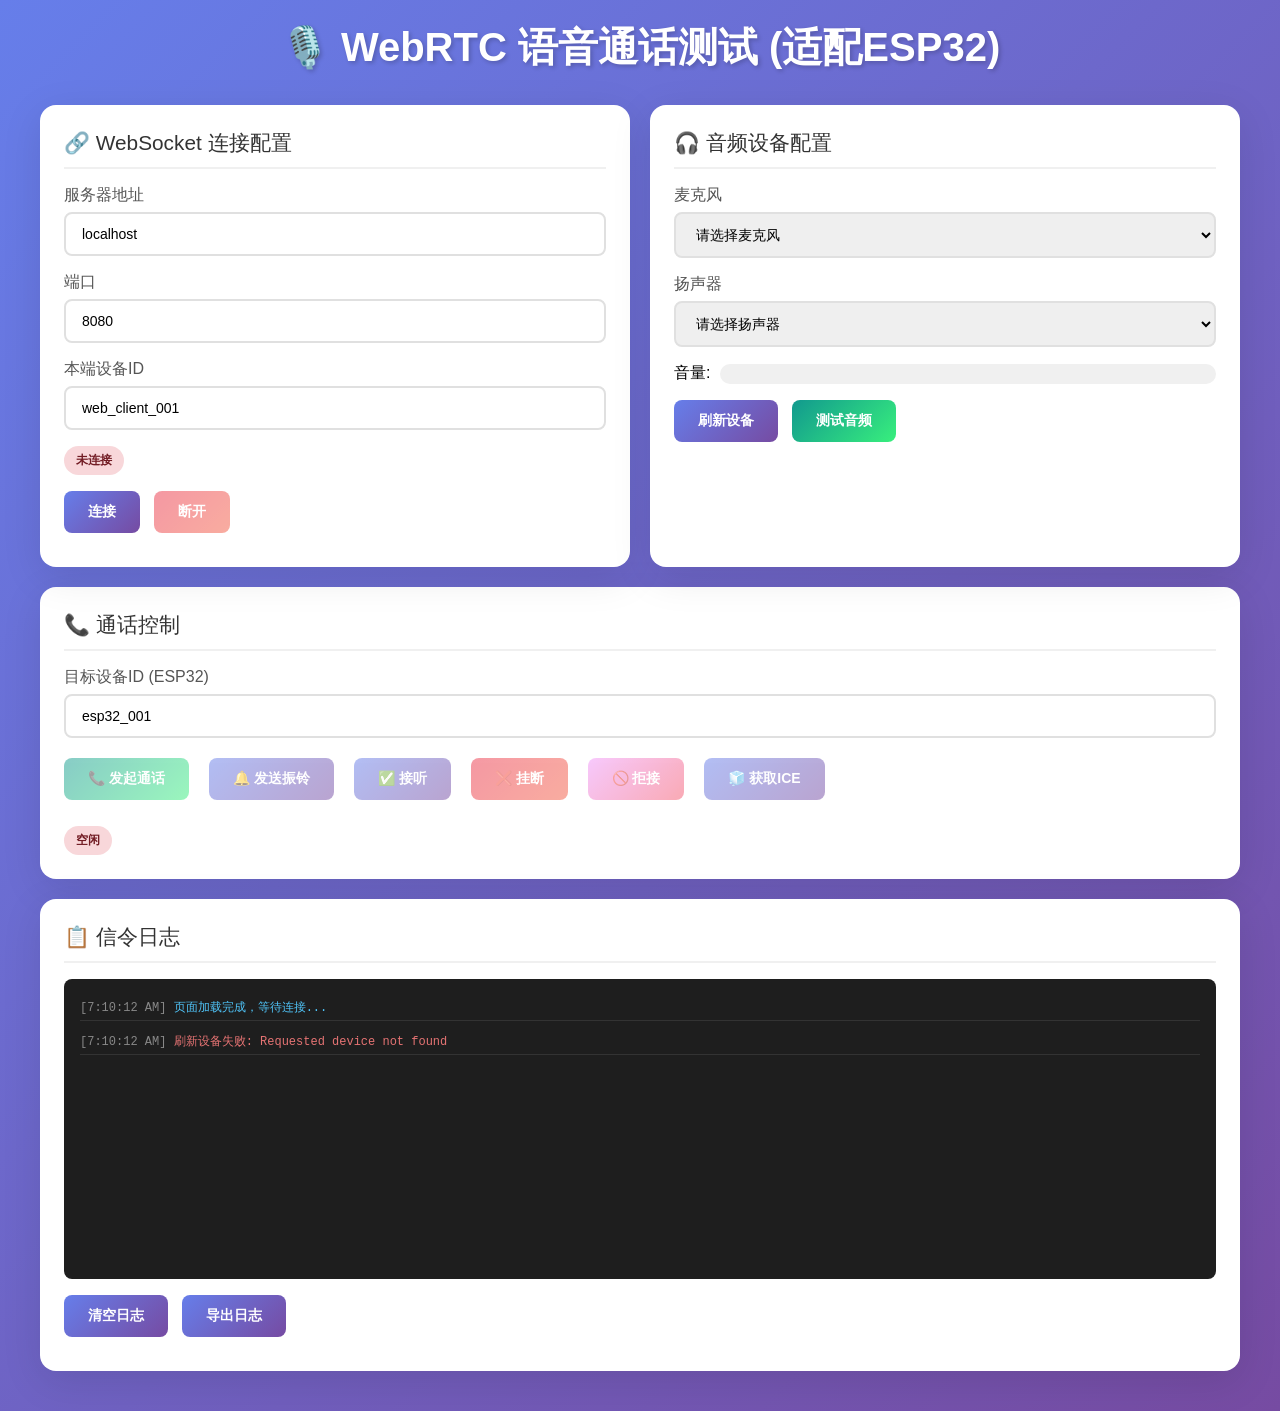
==== audio_server/target/classes/static/index2.html @ 7738d1a6 "4G信令+4Gwebrtc demo" ====
<!DOCTYPE html>
<html lang="zh-CN">
<head>
  <meta charset="UTF-8">
  <meta name="viewport" content="width=device-width, initial-scale=1.0">
  <title>WebRTC 语音通话测试 (适配ESP32)</title>
  <link rel="stylesheet" href="./index.css">
</head>
<body>
<div class="container">
  <h1>🎙️ WebRTC 语音通话测试 (适配ESP32)</h1>

  <div class="grid">
    <!-- WebSocket 连接配置 -->
    <div class="card">
      <div class="card-title">🔗 WebSocket 连接配置</div>
      <div class="form-group">
        <label>服务器地址</label>
        <input type="text" id="wsHost" value="localhost" placeholder="服务器地址">
      </div>
      <div class="form-group">
        <label>端口</label>
        <input type="number" id="wsPort" value="8080" placeholder="端口号">
      </div>
      <div class="form-group">
        <label>本端设备ID</label>
        <input type="text" id="localDeviceId" value="web_client_001" placeholder="设备唯一标识">
      </div>
      <div>
        <span id="connectionStatus" class="status status-disconnected">未连接</span>
      </div>
      <div style="margin-top: 16px;">
        <button class="btn btn-primary" id="btnConnect" onclick="connectWebSocket()">连接</button>
        <button class="btn btn-danger" id="btnDisconnect" onclick="disconnectWebSocket()" disabled>断开</button>
      </div>
    </div>

    <!-- 音频设备配置 -->
    <div class="card">
      <div class="card-title">🎧 音频设备配置</div>
      <div class="form-group">
        <label>麦克风</label>
        <select id="audioInputSelect">
          <option value="">请选择麦克风</option>
        </select>
      </div>
      <div class="form-group">
        <label>扬声器</label>
        <select id="audioOutputSelect">
          <option value="">请选择扬声器</option>
        </select>
      </div>
      <div class="audio-controls">
        <span>音量:</span>
        <div class="audio-meter">
          <div class="audio-meter-fill" id="audioMeterFill"></div>
        </div>
      </div>
      <div style="margin-top: 16px;">
        <button class="btn btn-primary" onclick="refreshDevices()">刷新设备</button>
        <button class="btn btn-success" onclick="testAudio()">测试音频</button>
      </div>
    </div>
  </div>

  <!-- 通话控制 -->
  <div class="card">
    <div class="card-title">📞 通话控制</div>
    <div class="form-group">
      <label>目标设备ID (ESP32)</label>
      <input type="text" id="targetDeviceId" value="esp32_001" placeholder="目标设备ID">
    </div>
    <div class="call-controls">
      <button class="btn btn-success" id="btnCall" onclick="startCall()" disabled>📞 发起通话</button>
      <button class="btn btn-primary" id="btnRing" onclick="sendRing()" disabled>🔔 发送振铃</button>
      <button class="btn btn-primary" id="btnAnswer" onclick="answerRing()" disabled>✅ 接听</button>
      <button class="btn btn-danger" id="btnHangup" onclick="hangupCall()" disabled>❌ 挂断</button>
      <button class="btn btn-warning" id="btnReject" onclick="rejectRing()" disabled>🚫 拒接</button>
      <button class="btn btn-primary" id="btnRequestIce" onclick="requestIceServers()" disabled>🧊 获取ICE</button>
    </div>
    <div style="margin-top: 16px;">
      <span id="callStatus" class="status status-disconnected">空闲</span>
    </div>
  </div>

  <!-- 信令日志 -->
  <div class="card">
    <div class="card-title">📋 信令日志</div>
    <div class="log-container" id="logContainer"></div>
    <div style="margin-top: 16px;">
      <button class="btn btn-primary" onclick="clearLogs()">清空日志</button>
      <button class="btn btn-primary" onclick="exportLogs()">导出日志</button>
    </div>
  </div>
</div>

<script>
  // ==================== 全局变量 ====================
  let ws = null;
  let pc = null;
  let localStream = null;
  let remoteStream = null;
  let currentCallState = 'idle'; // idle, calling, ringing, connected
  let incomingOffer = null;
  let pendingCallerId = null; // 存储振铃阶段的来电方ID（无offer）
  let audioContext = null;
  let analyser = null;
  let dataArray = null;
  let animationId = null;

  // ==================== WebSocket 连接 ====================
  function connectWebSocket() {
    const host = document.getElementById('wsHost').value;
    const port = document.getElementById('wsPort').value;
    const wsUrl = `ws://${host}:${port}/signaling`;

    updateConnectionStatus('connecting');
    log('info', `正在连接 WebSocket: ${wsUrl}`);

    ws = new WebSocket(wsUrl);

    ws.onopen = () => {
      updateConnectionStatus('connected');
      log('success', 'WebSocket 连接成功');

      // 注册设备
      const deviceId = document.getElementById('localDeviceId').value;
      sendSignaling({
        type: 'register',
        from: deviceId,
        timestamp: Math.floor(Date.now() / 1000)
      });

      enableCallControls(true);
    };

    ws.onmessage = (event) => {
      try {
        const message = JSON.parse(event.data);
        handleSignalingMessage(message);
      } catch (e) {
        log('error', '解析信令失败: ' + e.message + ' 原始数据: ' + event.data);
      }
    };

    ws.onclose = () => {
      updateConnectionStatus('disconnected');
      log('warn', 'WebSocket 连接已关闭');
      enableCallControls(false);
      resetCallState();
    };

    ws.onerror = (error) => {
      log('error', 'WebSocket 错误: ' + error);
    };
  }

  function disconnectWebSocket() {
    if (ws) {
      ws.close();
      ws = null;
    }
  }

  // ==================== 核心：适配ESP32信令格式 ====================
  function sendSignaling(message) {
    if (ws && ws.readyState === WebSocket.OPEN) {
      // 适配ESP32的信令格式 - 确保包含from、timestamp等必填字段
      const esp32Msg = {
        type: message.type,
        from: message.from || document.getElementById('localDeviceId').value,
        timestamp: message.timestamp || Math.floor(Date.now() / 1000),
        target: message.target || document.getElementById('targetDeviceId').value,
        valid: true // ESP32要求的valid字段
      };

      // 根据消息类型添加对应字段
      if (message.sdp) esp32Msg.data = message.sdp; // ESP32使用data字段传输SDP
      if (message.candidate) esp32Msg.candidate = message.candidate;
      if (message.data) esp32Msg.data = message.data;

      ws.send(JSON.stringify(esp32Msg));
      log('signal', `发送信令 [${esp32Msg.type}]: ${JSON.stringify(esp32Msg)}`);
    } else {
      log('error', 'WebSocket 未连接，无法发送信令');
    }
  }

  // ==================== 信令处理 (适配ESP32逻辑) ====================
  function handleSignalingMessage(message) {
    log('signal', `收到信令 [${message.type}]: ${JSON.stringify(message)}`);

    switch (message.type) {
      case 'connected':
        log('success', '服务器连接确认');
        break;

      case 'register_response':
        log('success', '设备注册成功: ' + (message.data || '无数据'));
        break;

      case 'ice_response':
        handleIceResponse(message);
        break;

      case 'ring':
        // 处理ESP32的振铃信令（无offer）
        handleRing(message);
        break;

      case 'offer':
        // 处理ESP32后续发送的offer信令（关键修复：读取data字段作为SDP）
        handleIncomingOffer(message);
        break;

      case 'answer':
        handleAnswer(message);
        break;

      case 'candidate':
        handleCandidate(message);
        break;

      case 'bye':
        handleBye(message);
        break;

      case 'customized':
        handleCustomized(message);
        break;

      case 'reject':
        handleReject(message);
        break;

      case 'timeout':
        handleTimeout(message);
        break;

      case 'error':
        log('error', '服务器错误: ' + (message.data || '无错误信息'));
        break;

      default:
        log('warn', '未知信令类型: ' + message.type);
    }
  }

  // ==================== ESP32振铃处理 (仅回复customized信令) ====================
  function handleRing(message) {
    // 处理来自ESP32的振铃请求（仅振铃，无offer）
    pendingCallerId = message.from; // 保存来电方ID
    log('info', `收到来自 ${message.from} 的振铃请求（无offer）`);

    updateCallStatus('ringing', '收到来电 from ' + message.from);
    document.getElementById('btnAnswer').disabled = false;
    document.getElementById('btnReject').disabled = false;
    document.getElementById('btnCall').disabled = true;

    // 播放来电铃声
    playRingtone();
  }

  // 回复振铃：仅发送ACCEPT_CALL自定义信令
  function answerRing() {
    console.log('开始接听：仅回复振铃确认');
    if (!pendingCallerId) {
      log('error', '没有待处理的振铃请求');
      return;
    }

    // 只发送ACCEPT_CALL自定义信令，不处理WebRTC逻辑
    sendSignaling({
      type: 'customized',
      target: pendingCallerId,
      data: "ACCEPT_CALL",
      timestamp: Math.floor(Date.now() / 1000),
      from: document.getElementById('localDeviceId').value
    });

    log('success', `已发送接听确认信令给 ${pendingCallerId}，等待对方发送offer`);
    updateCallStatus('calling', '已接听，等待对方响应...');

    // 禁用接听/拒接，保留挂断按钮
    document.getElementById('btnAnswer').disabled = true;
    document.getElementById('btnReject').disabled = true;
    document.getElementById('btnHangup').disabled = false;
  }

  // 拒接振铃：仅发送REJECT_CALL自定义信令
  function rejectRing() {
    console.log('拒绝接听：回复振铃拒绝');
    if (!pendingCallerId) {
      log('error', '没有待处理的振铃请求');
      return;
    }

    // 只发送REJECT_CALL自定义信令
    sendSignaling({
      type: 'customized',
      target: pendingCallerId,
      data: "REJECT_CALL",
      timestamp: Math.floor(Date.now() / 1000),
      from: document.getElementById('localDeviceId').value
    });

    log('warn', `已发送拒接信令给 ${pendingCallerId}`);

    // 重置状态
    pendingCallerId = null;
    resetCallState();
  }

  // ==================== Offer处理 (关键修复：适配ESP32的data字段存储SDP) ====================
  function handleIncomingOffer(message) {
    // 验证offer是否来自之前振铃的设备
    if (pendingCallerId && message.from !== pendingCallerId) {
      log('warn', `收到未知设备 ${message.from} 的offer，忽略`);
      return;
    }

    log('info', `收到 ${message.from} 的offer信令，开始自动建立通话`);

    // 关键修复：ESP32的SDP放在data字段中，需要赋值给sdp属性
    incomingOffer = {
      from: message.from,
      sdp: message.data, // 读取data字段作为SDP内容
      target: message.target
    };

    // 自动处理offer（无需用户操作）
    processOfferAutomatically();
  }

  // 自动处理offer并建立WebRTC连接（添加详细错误处理）
  // ==================== 自动处理offer并建立WebRTC连接（修复SDP内嵌candidate） ====================
  async function processOfferAutomatically() {
    if (!incomingOffer) {
      log('error', '无待处理的offer');
      return;
    }

    try {
      log('info', '开始初始化本地音频流');
      // 1. 初始化本地音频流
      await initLocalStream();

      log('info', '开始创建PeerConnection');
      // 2. 创建PeerConnection
      await createPeerConnection();

      // 3. 设置远程SDP（关键：先设置SDP，再解析内嵌的candidate）
      log('info', '开始设置远程SDP');
      const remoteDesc = new RTCSessionDescription({
        type: 'offer',
        sdp: incomingOffer.sdp
      });

      await pc.setRemoteDescription(remoteDesc);
      log('success', '远程SDP设置成功');

      // 关键修复：解析SDP中内嵌的ICE候选并添加到PeerConnection
/*      log('info', '开始解析SDP中的内嵌ICE候选');
      const candidates = parseCandidatesFromSDP(incomingOffer.sdp);
      if (candidates.length > 0) {
        log('info', `找到 ${candidates.length} 个内嵌ICE候选`);
        for (const candidate of candidates) {
          try {
            await pc.addIceCandidate(candidate);
            log('success', `添加内嵌ICE候选成功: ${candidate.candidate.substring(0, 50)}...`);
          } catch (e) {
            log('warn', `添加内嵌ICE候选失败: ${e.message}`);
            log('error', `添加内嵌ICE候选失败: ${e.message}，候选: ${JSON.stringify(candidate)}`);
          }
        }
      } else {
        log('info', 'SDP中未找到内嵌ICE候选');
      }*/

      // 4. 创建并发送answer
      log('info', '开始创建answer SDP');
      const answer = await pc.createAnswer();
      await pc.setLocalDescription(answer);
      log('success', '本地answer SDP创建成功');

      // 发送answer信令给ESP32（关键：使用data字段传输SDP）
      sendSignaling({
        type: 'answer',
        target: incomingOffer.from,
        from: document.getElementById('localDeviceId').value,
        timestamp: Math.floor(Date.now() / 1000),
        sdp: answer.sdp // sendSignaling会自动转换为data字段
      });

      log('success', '已发送answer信令给ESP32，通话建立中');
      updateCallStatus('connected', '通话中');

      // 清空临时变量
      pendingCallerId = null;
      incomingOffer = null;

    } catch (error) {
      log('error', '处理offer失败: ' + error.message);
      console.error('Offer处理详细错误:', error);
      // 发送错误信令给ESP32
      sendSignaling({
        type: 'customized',
        target: incomingOffer?.from || pendingCallerId,
        data: `PROCESS_OFFER_ERROR: ${error.message}`,
        timestamp: Math.floor(Date.now() / 1000),
        from: document.getElementById('localDeviceId').value
      });
      pendingCallerId = null;
      incomingOffer = null;
      resetCallState();
    }
  }

  // ==================== 工具函数：从SDP中解析内嵌的ICE候选 ====================
  function parseCandidatesFromSDP(sdp) {
    const candidates = [];
    const lines = sdp.split('\r\n');
    let currentMid = null;
    let currentMLineIndex = -1;

    for (let i = 0; i < lines.length; i++) {
      const line = lines[i];
      if (line.startsWith('m=')) {
        currentMLineIndex++;          // 新媒体行，索引递增
        currentMid = null;            // 重置mid，等待随后的a=mid
      } else if (line.startsWith('a=mid:')) {
        currentMid = line.substring('a=mid:'.length);
      } else if (line.startsWith('a=candidate:')) {
        const candidateStr = line.substring('a=candidate:'.length);
        // 如果当前没有找到a=mid，尝试使用默认值（通常只有一个音频流时是'0'）
        const mid = currentMid || '0';
        const mlineIndex = currentMLineIndex >= 0 ? currentMLineIndex : 0;
        try {
          const candidate = new RTCIceCandidate({
            candidate: candidateStr,
            sdpMid: mid,
            sdpMLineIndex: mlineIndex
          });
          candidates.push(candidate);
          console.log('解析到候选:', candidate);
        } catch (e) {
          console.warn('构造候选失败:', e.message, '行:', line);
        }
      }
    }
    return candidates;
  }

  // ==================== 创建PeerConnection（优化ICE处理） ====================
  async function createPeerConnection() {
    try {
      const configuration = {
        iceServers: [
          { urls: 'turn:turn.vcall.75prc.cn:3478', username: "youkongcall", credential: "HJbnf23oNF23BgdlNM" }
        ],
      };

      log('info', '创建PeerConnection，配置: ' + JSON.stringify(configuration));
      pc = new RTCPeerConnection(configuration);

      // 添加本地流
      if (localStream) {
        localStream.getTracks().forEach(track => {
          pc.addTrack(track, localStream);
          log('info', '添加本地音频轨道到PeerConnection');
        });
      }

      // 监听远程流
      pc.ontrack = (event) => {
        log('info', '收到远程音频流');
        remoteStream = event.streams[0];
        const audioElement = new Audio();
        audioElement.srcObject = remoteStream;
        audioElement.play().catch(e => log('warn', '播放远程音频失败: ' + e.message));
        log('success', '远程音频流播放成功');
      };

      // 监听ICE候选（主要用于本地候选，ESP32的候选已从SDP解析）
      pc.onicecandidate = (event) => {
        if (event.candidate) {
          const targetId = pendingCallerId || document.getElementById('targetDeviceId').value;
          // 发送本地ICE候选给ESP32
          sendSignaling({
            type: 'candidate',
            target: targetId,
            from: document.getElementById('localDeviceId').value,
            timestamp: Math.floor(Date.now() / 1000),
            candidate: event.candidate.candidate
          });
          log('info', '发送本地ICE候选: ' + event.candidate.candidate.substring(0, 50) + '...');
        } else {
          log('info', '本地ICE候选收集完成');
        }
      };

      // 监听ICE连接状态
      pc.oniceconnectionstatechange = () => {
        log('info', 'ICE连接状态: ' + pc.iceConnectionState);
        // ICE连接成功的状态
        if (pc.iceConnectionState === 'connected' || pc.iceConnectionState === 'completed') {
          log('success', 'ICE连接成功');
        }
        // ICE连接失败的状态
        else if (pc.iceConnectionState === 'failed') {
          log('warn', 'ICE连接失败，尝试重新连接');
          // 可以在这里添加重连逻辑
        }
      };

      // 监听连接状态变化
      pc.onconnectionstatechange = () => {
        log('info', 'PeerConnection状态: ' + pc.connectionState);
        if (pc.connectionState === 'connected') {
          updateCallStatus('connected', '通话中');
        } else if (pc.connectionState === 'disconnected' || pc.connectionState === 'failed' || pc.connectionState === 'closed') {
          log('warn', 'PeerConnection断开: ' + pc.connectionState);
          closeCall();
        }
      };

      log('success', 'PeerConnection创建成功');
    } catch (error) {
      log('error', '创建PeerConnection失败: ' + error.message);
      throw error;
    }
  }

  // ==================== WebRTC 主动发起通话 ====================
  async function startCall() {
    const targetId = document.getElementById('targetDeviceId').value;
    if (!targetId) {
      alert('请输入目标设备ID');
      return;
    }

    try {
      await initLocalStream();
      await createPeerConnection();

      const offer = await pc.createOffer();
      await pc.setLocalDescription(offer);

      // 发送ESP32格式的offer信令（使用data字段传输SDP）
      sendSignaling({
        type: 'offer',
        target: targetId,
        from: document.getElementById('localDeviceId').value,
        timestamp: Math.floor(Date.now() / 1000),
        sdp: offer.sdp // sendSignaling会自动转换为data字段
      });

      updateCallStatus('calling', '呼叫中...');
      document.getElementById('btnHangup').disabled = false;
      document.getElementById('btnCall').disabled = true;

    } catch (error) {
      log('error', '发起通话失败: ' + error.message);
    }
  }

  // 发送振铃信令给ESP32
  function sendRing() {
    const targetId = document.getElementById('targetDeviceId').value;
    if (!targetId) {
      alert('请输入目标设备ID');
      return;
    }

    // 发送ESP32格式的ring信令
    sendSignaling({
      type: 'ring',
      target: targetId,
      from: document.getElementById('localDeviceId').value,
      timestamp: Math.floor(Date.now() / 1000)
    });

    updateCallStatus('calling', '正在振铃...');
    document.getElementById('btnHangup').disabled = false;
  }

  // 挂断通话
  function hangupCall() {
    const targetId = pendingCallerId || document.getElementById('targetDeviceId').value;

    // 发送ESP32格式的bye信令
    sendSignaling({
      type: 'bye',
      target: targetId,
      from: document.getElementById('localDeviceId').value,
      timestamp: Math.floor(Date.now() / 1000)
    });

    closeCall();
  }

  // 关闭通话清理资源
  function closeCall() {
    if (pc) {
      pc.close();
      pc = null;
    }
    if (localStream) {
      localStream.getTracks().forEach(track => track.stop());
      localStream = null;
    }
    if (audioContext) {
      audioContext.close();
      audioContext = null;
    }
    if (animationId) {
      cancelAnimationFrame(animationId);
      animationId = null;
    }

    // 清空临时变量
    pendingCallerId = null;
    incomingOffer = null;

    resetCallState();
    log('info', '通话已结束');
  }

  // ==================== WebRTC 基础功能 (添加错误处理) ====================
  async function initLocalStream() {
    try {
      // 请求音频权限
      const constraints = {
        audio: {
          echoCancellation: true,
          noiseSuppression: true,
          sampleRate: 48000
        },
        video: false
      };

      log('info', '请求本地音频流权限');
      localStream = await navigator.mediaDevices.getUserMedia(constraints);

      // 初始化音频分析
      initAudioMeter();

      log('success', '本地音频流获取成功');
    } catch (error) {
      log('error', '获取本地音频流失败: ' + error.message);
      throw error;
    }
  }

  function initAudioMeter() {
    try {
      audioContext = new (window.AudioContext || window.webkitAudioContext)();
      analyser = audioContext.createAnalyser();
      analyser.fftSize = 256;

      const source = audioContext.createMediaStreamSource(localStream);
      source.connect(analyser);

      dataArray = new Uint8Array(analyser.frequencyBinCount);
      updateAudioMeter();
    } catch (e) {
      log('warn', '音频音量计初始化失败: ' + e.message);
    }
  }

  function updateAudioMeter() {
    if (!analyser) return;

    analyser.getByteFrequencyData(dataArray);
    const average = dataArray.reduce((a, b) => a + b) / dataArray.length;
    const percentage = (average / 255) * 100;

    document.getElementById('audioMeterFill').style.width = percentage + '%';

    animationId = requestAnimationFrame(updateAudioMeter);
  }

  async function handleAnswer(message) {
    try {
      if (!pc) {
        log('error', 'PeerConnection未初始化，无法处理answer');
        return;
      }
      // ESP32的answer SDP也在data字段中
      const sdp = message.data || message.sdp;
      await pc.setRemoteDescription(new RTCSessionDescription({
        type: 'answer',
        sdp: sdp
      }));
      updateCallStatus('connected', '通话中');
      document.getElementById('btnHangup').disabled = false;
      log('success', '处理answer信令成功');
    } catch (error) {
      log('error', '处理 answer 失败: ' + error.message);
    }
  }

  async function handleCandidate(message) {
    try {
      if (pc && message.candidate) {
        await pc.addIceCandidate(new RTCIceCandidate({
          candidate: message.candidate
        }));
        log('info', '添加 ICE 候选成功: ' + message.candidate.substring(0, 50) + '...');
      }
    } catch (error) {
      log('error', '添加 ICE 候选失败: ' + error.message);
    }
  }

  function handleBye(message) {
    log('info', '收到对方挂断信令');
    closeCall();
  }

  function handleReject(message) {
    log('warn', '收到对方拒接信令');
    closeCall();
  }

  function handleTimeout(message) {
    log('warn', '呼叫超时');
    closeCall();
  }

  function handleIceResponse(message) {
    log('success', '收到 ICE 服务器配置: ' + JSON.stringify(message.iceServers || message.data));
  }

  function handleCustomized(message) {
    log('info', `收到自定义信令: ${message.data}`);
    // 可根据自定义信令内容扩展处理逻辑
    if (message.data === 'REJECT_CALL') {
      handleReject(message);
    }
  }

  function requestIceServers() {
    // 发送ESP32格式的ice_request信令
    sendSignaling({
      type: 'ice_request',
      timestamp: Math.floor(Date.now() / 1000)
    });
  }

  // ==================== 音频设备管理 ====================
  async function refreshDevices() {
    try {
      // 先请求权限再枚举设备
      await navigator.mediaDevices.getUserMedia({ audio: true });
      const devices = await navigator.mediaDevices.enumerateDevices();

      const audioInputs = devices.filter(d => d.kind === 'audioinput');
      const audioOutputs = devices.filter(d => d.kind === 'audiooutput');

      const inputSelect = document.getElementById('audioInputSelect');
      const outputSelect = document.getElementById('audioOutputSelect');

      inputSelect.innerHTML = '<option value="">请选择麦克风</option>';
      outputSelect.innerHTML = '<option value="">请选择扬声器</option>';

      audioInputs.forEach((device, index) => {
        const option = document.createElement('option');
        option.value = device.deviceId;
        option.text = device.label || `麦克风 ${index + 1}`;
        inputSelect.appendChild(option);
      });

      audioOutputs.forEach((device, index) => {
        const option = document.createElement('option');
        option.value = device.deviceId;
        option.text = device.label || `扬声器 ${index + 1}`;
        outputSelect.appendChild(option);
      });

      log('success', `刷新设备完成: ${audioInputs.length} 个麦克风, ${audioOutputs.length} 个扬声器`);
    } catch (error) {
      log('error', '刷新设备失败: ' + error.message);
    }
  }

  function testAudio() {
    // 简单的音频测试 - 播放一个提示音
    try {
      const audioContext = new (window.AudioContext || window.webkitAudioContext)();
      const oscillator = audioContext.createOscillator();
      const gainNode = audioContext.createGain();

      oscillator.connect(gainNode);
      gainNode.connect(audioContext.destination);

      oscillator.frequency.value = 440;
      gainNode.gain.value = 0.1;

      oscillator.start();
      oscillator.stop(audioContext.currentTime + 0.5);

      log('info', '音频测试: 播放 440Hz 测试音');
    } catch (e) {
      log('error', '音频测试失败: ' + e.message);
    }
  }

  function playRingtone() {
    // 简单的铃声
    try {
      const audioContext = new (window.AudioContext || window.webkitAudioContext)();
      const oscillator = audioContext.createOscillator();
      const gainNode = audioContext.createGain();

      oscillator.connect(gainNode);
      gainNode.connect(audioContext.destination);

      oscillator.frequency.value = 800;
      gainNode.gain.value = 0.1;

      oscillator.start();
      oscillator.stop(audioContext.currentTime + 0.2);

      setTimeout(() => {
        const osc2 = audioContext.createOscillator();
        const gain2 = audioContext.createGain();
        osc2.connect(gain2);
        gain2.connect(audioContext.destination);
        osc2.frequency.value = 600;
        gain2.gain.value = 0.1;
        osc2.start();
        osc2.stop(audioContext.currentTime + 0.2);
      }, 250);
    } catch (e) {
      log('warn', '铃声播放失败: ' + e.message);
    }
  }

  // ==================== UI 辅助函数 ====================
  function updateConnectionStatus(status) {
    const statusEl = document.getElementById('connectionStatus');
    const btnConnect = document.getElementById('btnConnect');
    const btnDisconnect = document.getElementById('btnDisconnect');

    switch (status) {
      case 'connected':
        statusEl.textContent = '已连接';
        statusEl.className = 'status status-connected';
        btnConnect.disabled = true;
        btnDisconnect.disabled = false;
        break;
      case 'connecting':
        statusEl.textContent = '连接中...';
        statusEl.className = 'status status-connecting';
        btnConnect.disabled = true;
        break;
      case 'disconnected':
        statusEl.textContent = '未连接';
        statusEl.className = 'status status-disconnected';
        btnConnect.disabled = false;
        btnDisconnect.disabled = true;
        break;
    }
  }

  function updateCallStatus(state, text) {
    currentCallState = state;
    const statusEl = document.getElementById('callStatus');
    statusEl.textContent = text;

    statusEl.className = 'status';
    switch (state) {
      case 'idle':
        statusEl.classList.add('status-disconnected');
        break;
      case 'calling':
      case 'ringing':
        statusEl.classList.add('status-calling');
        break;
      case 'connected':
        statusEl.classList.add('status-connected');
        break;
    }
  }

  function enableCallControls(enabled) {
    document.getElementById('btnCall').disabled = !enabled;
    document.getElementById('btnRing').disabled = !enabled;
    document.getElementById('btnRequestIce').disabled = !enabled;
  }

  function resetCallState() {
    updateCallStatus('idle', '空闲');
    document.getElementById('btnCall').disabled = false;
    document.getElementById('btnRing').disabled = false;
    document.getElementById('btnAnswer').disabled = true;
    document.getElementById('btnReject').disabled = true;
    document.getElementById('btnHangup').disabled = true;
    pendingCallerId = null;
    incomingOffer = null;
  }

  function log(level, message) {
    const container = document.getElementById('logContainer');
    const time = new Date().toLocaleTimeString();
    const entry = document.createElement('div');
    entry.className = 'log-entry';
    entry.innerHTML = `<span class="log-time">[${time}]</span> <span class="log-${level}">${message}</span>`;
    container.appendChild(entry);
    container.scrollTop = container.scrollHeight;
    // 同时输出到控制台便于调试
    console[level === 'error' ? 'error' : level === 'warn' ? 'warn' : 'log'](`[${time}] ${message}`);
  }

  function clearLogs() {
    document.getElementById('logContainer').innerHTML = '';
  }

  function exportLogs() {
    const container = document.getElementById('logContainer');
    const logs = container.innerText;
    const blob = new Blob([logs], { type: 'text/plain' });
    const url = URL.createObjectURL(blob);
    const a = document.createElement('a');
    a.href = url;
    a.download = `webrtc_logs_${new Date().toISOString().slice(0,10)}.txt`;
    a.click();
    URL.revokeObjectURL(url);
  }

  // ==================== 本地存储 ====================
  function saveToLocalStorage() {
    const config = {
      wsHost: document.getElementById('wsHost').value,
      wsPort: document.getElementById('wsPort').value,
      localDeviceId: document.getElementById('localDeviceId').value,
      targetDeviceId: document.getElementById('targetDeviceId').value
    };
    localStorage.setItem('webrtcConfig', JSON.stringify(config));
  }

  function loadFromLocalStorage() {
    const saved = localStorage.getItem('webrtcConfig');
    if (saved) {
      try {
        const config = JSON.parse(saved);
        if (config.wsHost) document.getElementById('wsHost').value = config.wsHost;
        if (config.wsPort) document.getElementById('wsPort').value = config.wsPort;
        if (config.localDeviceId) document.getElementById('localDeviceId').value = config.localDeviceId;
        if (config.targetDeviceId) document.getElementById('targetDeviceId').value = config.targetDeviceId;
        log('info', '已加载保存的配置');
      } catch (e) {
        log('error', '加载配置失败: ' + e);
      }
    }
  }

  function setupAutoSave() {
    const fields = ['wsHost', 'wsPort', 'localDeviceId', 'targetDeviceId'];
    fields.forEach(id => {
      const element = document.getElementById(id);
      if (element) {
        element.addEventListener('change', saveToLocalStorage);
        element.addEventListener('blur', saveToLocalStorage);
      }
    });
  }

  // ==================== 初始化 ====================
  window.onload = () => {
    loadFromLocalStorage();
    setupAutoSave();
    refreshDevices();
    log('info', '页面加载完成，等待连接...');

    // 自动处理浏览器音频上下文暂停问题
    document.addEventListener('click', () => {
      if (audioContext && audioContext.state === 'suspended') {
        audioContext.resume();
      }
    }, { once: true });
  };

  // 页面关闭时清理资源
  window.onbeforeunload = () => {
    closeCall();
    disconnectWebSocket();
  };
</script>
</body>
</html>
---- audio_server/target/classes/static/index.css ----
* {
    margin: 0;
    padding: 0;
    box-sizing: border-box;
}

body {
    font-family: -apple-system, BlinkMacSystemFont, 'Segoe UI', Roboto, 'Helvetica Neue', Arial, sans-serif;
    background: linear-gradient(135deg, #667eea 0%, #764ba2 100%);
    min-height: 100vh;
    padding: 20px;
}

.container {
    max-width: 1200px;
    margin: 0 auto;
}

h1 {
    text-align: center;
    color: white;
    margin-bottom: 30px;
    font-size: 2.5em;
    text-shadow: 2px 2px 4px rgba(0,0,0,0.2);
}

.card {
    background: white;
    border-radius: 16px;
    padding: 24px;
    margin-bottom: 20px;
    box-shadow: 0 10px 40px rgba(0,0,0,0.1);
}

.card-title {
    font-size: 1.3em;
    color: #333;
    margin-bottom: 16px;
    padding-bottom: 10px;
    border-bottom: 2px solid #f0f0f0;
}

.form-group {
    margin-bottom: 16px;
}

label {
    display: block;
    margin-bottom: 6px;
    color: #555;
    font-weight: 500;
}

input[type="text"],
input[type="number"],
select {
    width: 100%;
    padding: 12px 16px;
    border: 2px solid #e0e0e0;
    border-radius: 8px;
    font-size: 14px;
    transition: border-color 0.3s;
}

input[type="text"]:focus,
input[type="number"]:focus,
select:focus {
    outline: none;
    border-color: #667eea;
}

.btn {
    padding: 12px 24px;
    border: none;
    border-radius: 8px;
    font-size: 14px;
    font-weight: 600;
    cursor: pointer;
    transition: all 0.3s;
    margin-right: 10px;
    margin-bottom: 10px;
}

.btn-primary {
    background: linear-gradient(135deg, #667eea 0%, #764ba2 100%);
    color: white;
}

.btn-primary:hover {
    transform: translateY(-2px);
    box-shadow: 0 5px 20px rgba(102, 126, 234, 0.4);
}

.btn-success {
    background: linear-gradient(135deg, #11998e 0%, #38ef7d 100%);
    color: white;
}

.btn-danger {
    background: linear-gradient(135deg, #eb3349 0%, #f45c43 100%);
    color: white;
}

.btn-warning {
    background: linear-gradient(135deg, #f093fb 0%, #f5576c 100%);
    color: white;
}

.btn:disabled {
    opacity: 0.5;
    cursor: not-allowed;
    transform: none !important;
}

.status {
    display: inline-block;
    padding: 6px 12px;
    border-radius: 20px;
    font-size: 12px;
    font-weight: 600;
}

.status-connected {
    background: #d4edda;
    color: #155724;
}

.status-disconnected {
    background: #f8d7da;
    color: #721c24;
}

.status-connecting {
    background: #fff3cd;
    color: #856404;
}

.status-calling {
    background: #cce5ff;
    color: #004085;
}

.log-container {
    background: #1e1e1e;
    border-radius: 8px;
    padding: 16px;
    height: 300px;
    overflow-y: auto;
    font-family: 'Consolas', 'Monaco', monospace;
    font-size: 12px;
}

.log-entry {
    margin-bottom: 8px;
    padding: 4px 0;
    border-bottom: 1px solid #333;
}

.log-time {
    color: #888;
}

.log-info {
    color: #4fc3f7;
}

.log-success {
    color: #81c784;
}

.log-error {
    color: #e57373;
}

.log-warn {
    color: #ffb74d;
}

.log-signal {
    color: #ce93d8;
}

.grid {
    display: grid;
    grid-template-columns: repeat(auto-fit, minmax(300px, 1fr));
    gap: 20px;
}

.audio-controls {
    display: flex;
    align-items: center;
    gap: 10px;
    margin-top: 10px;
}

.audio-meter {
    flex: 1;
    height: 20px;
    background: #f0f0f0;
    border-radius: 10px;
    overflow: hidden;
}

.audio-meter-fill {
    height: 100%;
    background: linear-gradient(90deg, #4caf50, #ff9800, #f44336);
    width: 0%;
    transition: width 0.1s;
}

.call-controls {
    display: flex;
    flex-wrap: wrap;
    gap: 10px;
    margin-top: 20px;
}

@media (max-width: 768px) {
    h1 {
        font-size: 1.8em;
    }

    .grid {
        grid-template-columns: 1fr;
    }
}
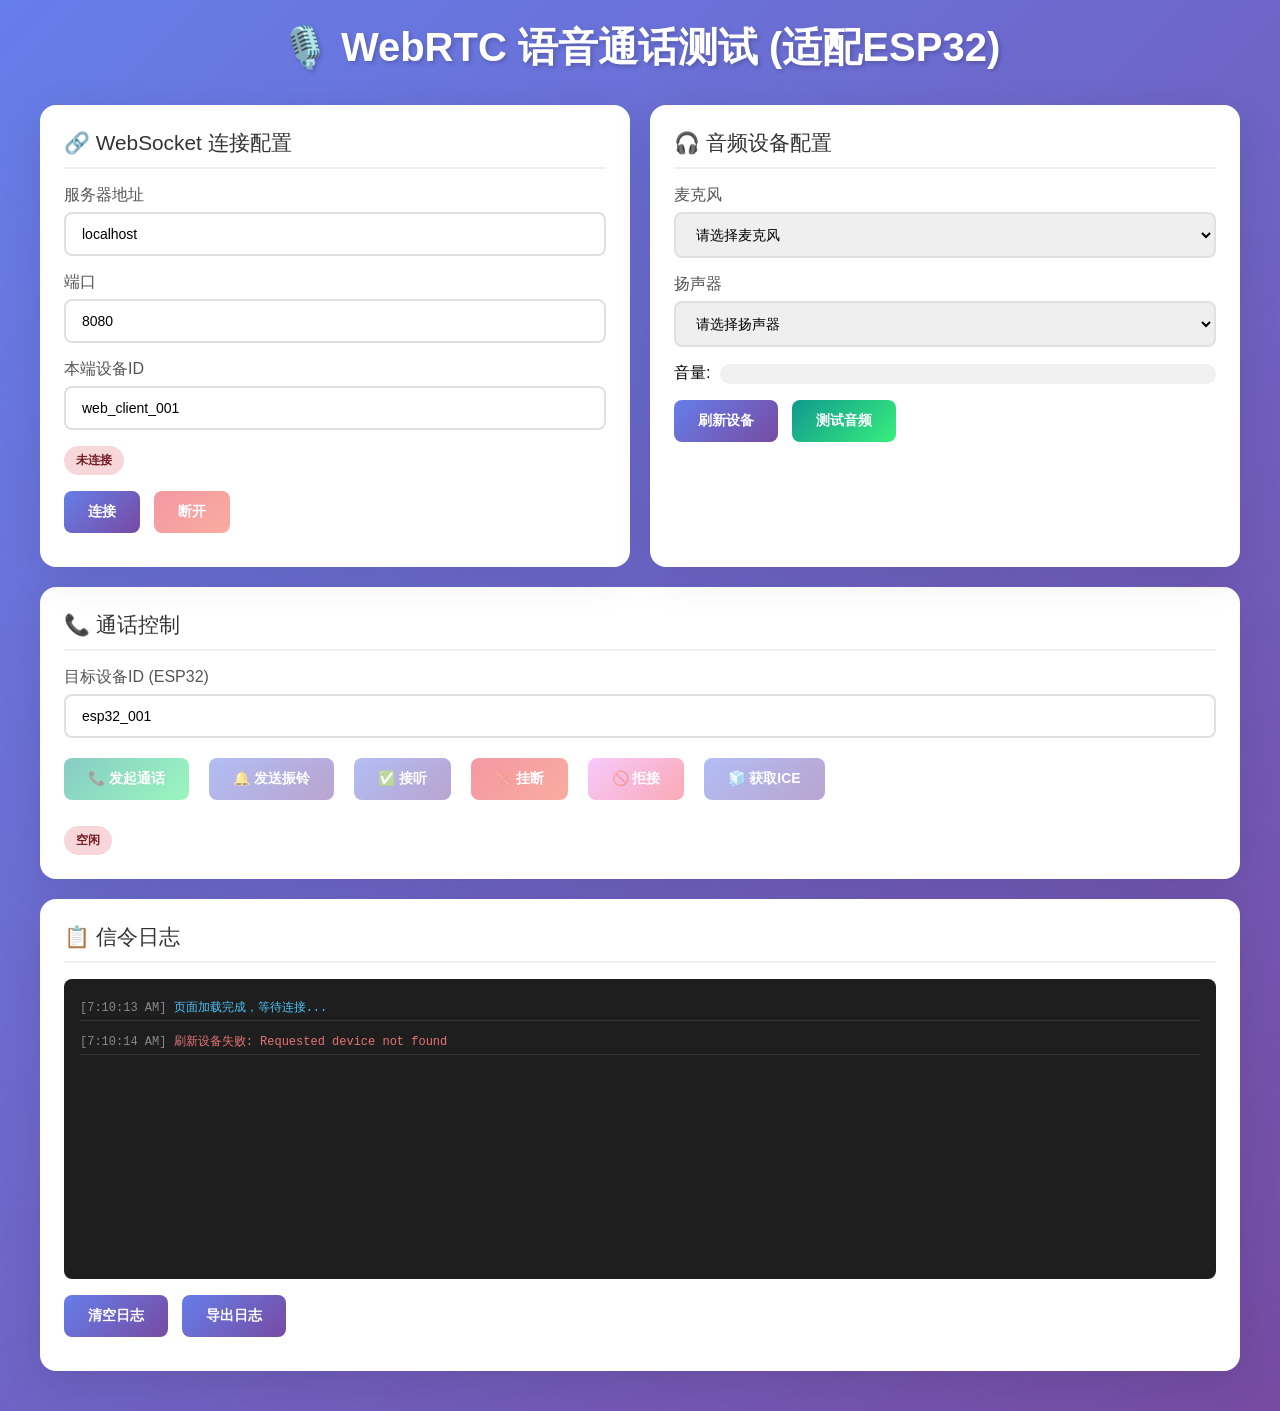
==== commit 94c9f27e: "初步可以双向通信" ====
--- a/audio_server/target/classes/static/index2.html
+++ b/audio_server/target/classes/static/index2.html
@@ -263,23 +263,20 @@
 
   // 回复振铃：仅发送ACCEPT_CALL自定义信令
   function answerRing() {
-    console.log('开始接听：仅回复振铃确认');
-    if (!pendingCallerId) {
-      log('error', '没有待处理的振铃请求');
+    console.log('开始接听：建立通话并回复answer');
+
+    // 需要有 incomingOffer 才能接听
+    if (!incomingOffer) {
+      log('error', '没有待处理的通话请求');
       return;
     }
 
-    // 只发送ACCEPT_CALL自定义信令，不处理WebRTC逻辑
-    sendSignaling({
-      type: 'customized',
-      target: pendingCallerId,
-      data: "ACCEPT_CALL",
-      timestamp: Math.floor(Date.now() / 1000),
-      from: document.getElementById('localDeviceId').value
-    });
-
-    log('success', `已发送接听确认信令给 ${pendingCallerId}，等待对方发送offer`);
-    updateCallStatus('calling', '已接听，等待对方响应...');
+    // 直接建立通话并发送 answer
+    log('success', `开始建立通话，回复 answer 给 ${incomingOffer.from}`);
+    updateCallStatus('calling', '正在接听...');
+
+    // 建立通话（会自动发送 answer）
+    processOfferAutomatically();
 
     // 禁用接听/拒接，保留挂断按钮
     document.getElementById('btnAnswer').disabled = true;
@@ -289,25 +286,26 @@
 
   // 拒接振铃：仅发送REJECT_CALL自定义信令
   function rejectRing() {
-    console.log('拒绝接听：回复振铃拒绝');
-    if (!pendingCallerId) {
-      log('error', '没有待处理的振铃请求');
+    console.log('拒绝接听');
+
+    // 需要有 incomingOffer 才能拒接
+    if (!incomingOffer) {
+      log('error', '没有待处理的通话请求');
       return;
     }
 
-    // 只发送REJECT_CALL自定义信令
+    log('warn', `拒绝接听 ${incomingOffer.from}`);
+
+    // 发送 reject 信令给 ESP32
     sendSignaling({
-      type: 'customized',
-      target: pendingCallerId,
-      data: "REJECT_CALL",
-      timestamp: Math.floor(Date.now() / 1000),
-      from: document.getElementById('localDeviceId').value
+      type: 'reject',
+      target: incomingOffer.from,
+      from: document.getElementById('localDeviceId').value,
+      timestamp: Math.floor(Date.now() / 1000)
     });
 
-    log('warn', `已发送拒接信令给 ${pendingCallerId}`);
-
     // 重置状态
-    pendingCallerId = null;
+    incomingOffer = null;
     resetCallState();
   }
 
@@ -319,7 +317,7 @@
       return;
     }
 
-    log('info', `收到 ${message.from} 的offer信令，开始自动建立通话`);
+    log('info', `收到 ${message.from} 的offer信令，等待用户确认接听`);
 
     // 关键修复：ESP32的SDP放在data字段中，需要赋值给sdp属性
     incomingOffer = {
@@ -328,8 +326,14 @@
       target: message.target
     };
 
-    // 自动处理offer（无需用户操作）
-    processOfferAutomatically();
+    // 启用页面上的接听/拒接按钮
+    updateCallStatus('ringing', '收到来电 from ' + message.from);
+    document.getElementById('btnAnswer').disabled = false;
+    document.getElementById('btnReject').disabled = false;
+    document.getElementById('btnCall').disabled = true;
+
+    // 播放来电铃声
+    playRingtone();
   }
 
   // 自动处理offer并建立WebRTC连接（添加详细错误处理）
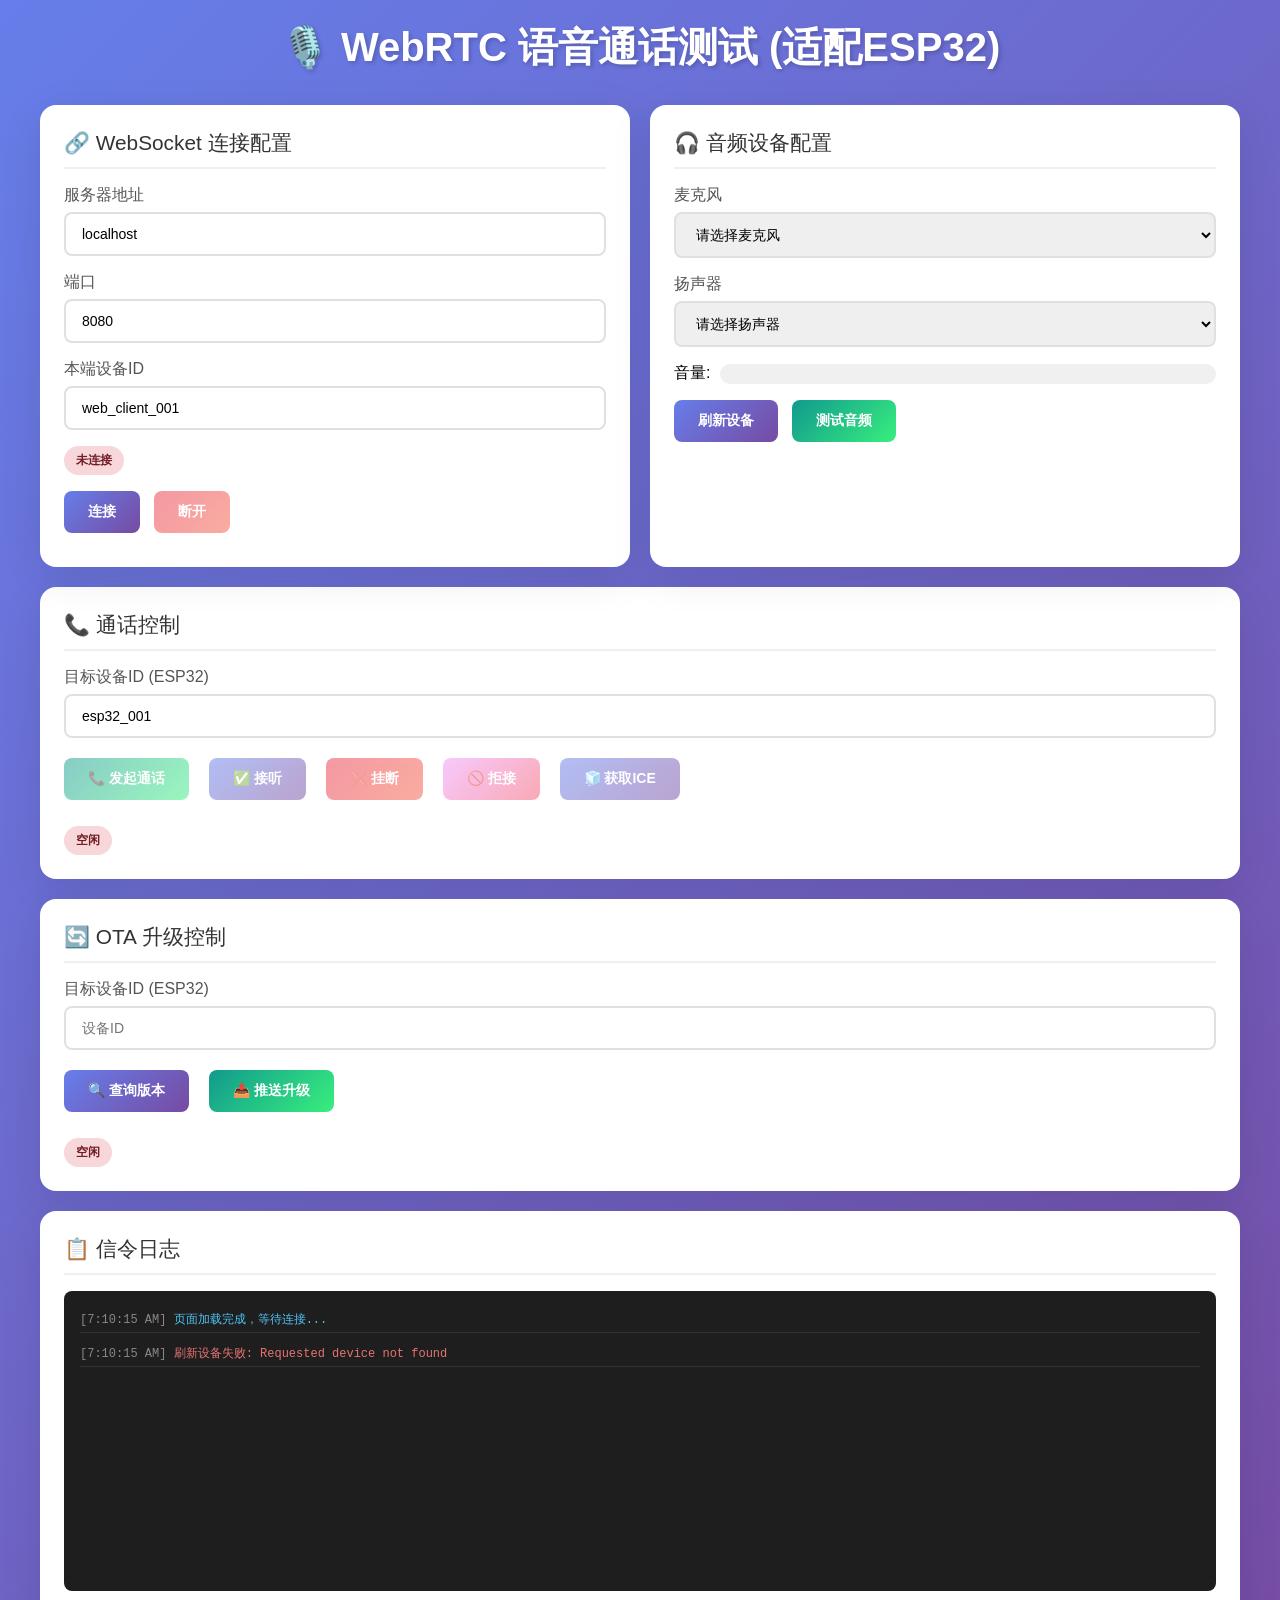
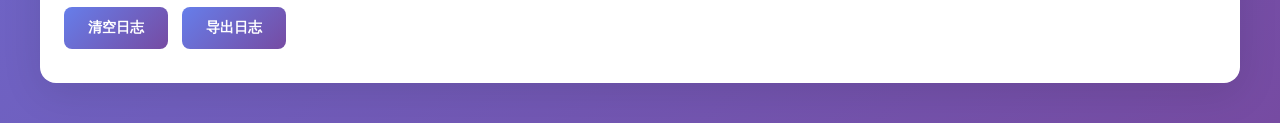
==== commit a97dc8f0: "OTA 升级能跑通，还需要再调整" ====
--- a/audio_server/target/classes/static/index2.html
+++ b/audio_server/target/classes/static/index2.html
@@ -72,7 +72,6 @@
     </div>
     <div class="call-controls">
       <button class="btn btn-success" id="btnCall" onclick="startCall()" disabled>📞 发起通话</button>
-      <button class="btn btn-primary" id="btnRing" onclick="sendRing()" disabled>🔔 发送振铃</button>
       <button class="btn btn-primary" id="btnAnswer" onclick="answerRing()" disabled>✅ 接听</button>
       <button class="btn btn-danger" id="btnHangup" onclick="hangupCall()" disabled>❌ 挂断</button>
       <button class="btn btn-warning" id="btnReject" onclick="rejectRing()" disabled>🚫 拒接</button>
@@ -80,6 +79,22 @@
     </div>
     <div style="margin-top: 16px;">
       <span id="callStatus" class="status status-disconnected">空闲</span>
+    </div>
+  </div>
+
+  <!-- OTA 升级控制 -->
+  <div class="card">
+    <div class="card-title">🔄 OTA 升级控制</div>
+    <div class="form-group">
+      <label>目标设备ID (ESP32)</label>
+      <input type="text" id="otaDeviceId" placeholder="设备ID">
+    </div>
+    <div class="call-controls">
+      <button class="btn btn-primary" id="btnQueryVersion" onclick="queryVersion()">🔍 查询版本</button>
+      <button class="btn btn-success" id="btnPushOta" onclick="pushOta()">📤 推送升级</button>
+    </div>
+    <div style="margin-top: 16px;">
+      <span id="otaStatus" class="status status-disconnected">空闲</span>
     </div>
   </div>
 
@@ -241,8 +256,74 @@
         log('error', '服务器错误: ' + (message.data || '无错误信息'));
         break;
 
+      case 'version_report':
+        handleVersionReport(message);
+        break;
+
       default:
         log('warn', '未知信令类型: ' + message.type);
+    }
+  }
+
+  // ==================== OTA 升级功能 ====================
+  function queryVersion() {
+    const deviceId = document.getElementById('otaDeviceId').value;
+    if (!deviceId) {
+      alert('请输入目标设备ID');
+      return;
+    }
+
+    updateOtaStatus('querying', '正在查询版本...');
+    log('info', `查询设备 ${deviceId} 的版本`);
+
+    // 发送版本查询信令
+    sendSignaling({
+      type: 'version_query',
+      target: deviceId,
+      from: document.getElementById('localDeviceId').value,
+      timestamp: Math.floor(Date.now() / 1000)
+    });
+  }
+
+  function pushOta() {
+    const deviceId = document.getElementById('otaDeviceId').value;
+
+    if (!deviceId) {
+      alert('请输入目标设备ID');
+      return;
+    }
+
+    updateOtaStatus('pushing', '正在推送升级...');
+    log('info', `推送 OTA 升级到设备 ${deviceId}:`);
+
+    // 发送 OTA 升级信令
+    sendSignaling({
+      type: 'ota',
+      target: deviceId,
+      from: document.getElementById('localDeviceId').value,
+      timestamp: Math.floor(Date.now() / 1000),
+    });
+
+    updateOtaStatus('success', '升级命令已发送');
+  }
+
+  function handleVersionReport(message) {
+    const deviceId = message.device_id || message.from;
+    const version = message.version;
+    log('info', `收到设备 ${deviceId} 的版本报告: ${version}`);
+    updateOtaStatus('success', `设备版本: ${version}`);
+  }
+
+  function updateOtaStatus(status, text) {
+    const statusEl = document.getElementById('otaStatus');
+    statusEl.textContent = text;
+    statusEl.className = 'status';
+    if (status === 'success') {
+      statusEl.classList.add('status-connected');
+    } else if (status === 'querying' || status === 'pushing') {
+      statusEl.classList.add('status-connecting');
+    } else {
+      statusEl.classList.add('status-disconnected');
     }
   }
 
@@ -568,26 +649,6 @@
     }
   }
 
-  // 发送振铃信令给ESP32
-  function sendRing() {
-    const targetId = document.getElementById('targetDeviceId').value;
-    if (!targetId) {
-      alert('请输入目标设备ID');
-      return;
-    }
-
-    // 发送ESP32格式的ring信令
-    sendSignaling({
-      type: 'ring',
-      target: targetId,
-      from: document.getElementById('localDeviceId').value,
-      timestamp: Math.floor(Date.now() / 1000)
-    });
-
-    updateCallStatus('calling', '正在振铃...');
-    document.getElementById('btnHangup').disabled = false;
-  }
-
   // 挂断通话
   function hangupCall() {
     const targetId = pendingCallerId || document.getElementById('targetDeviceId').value;
